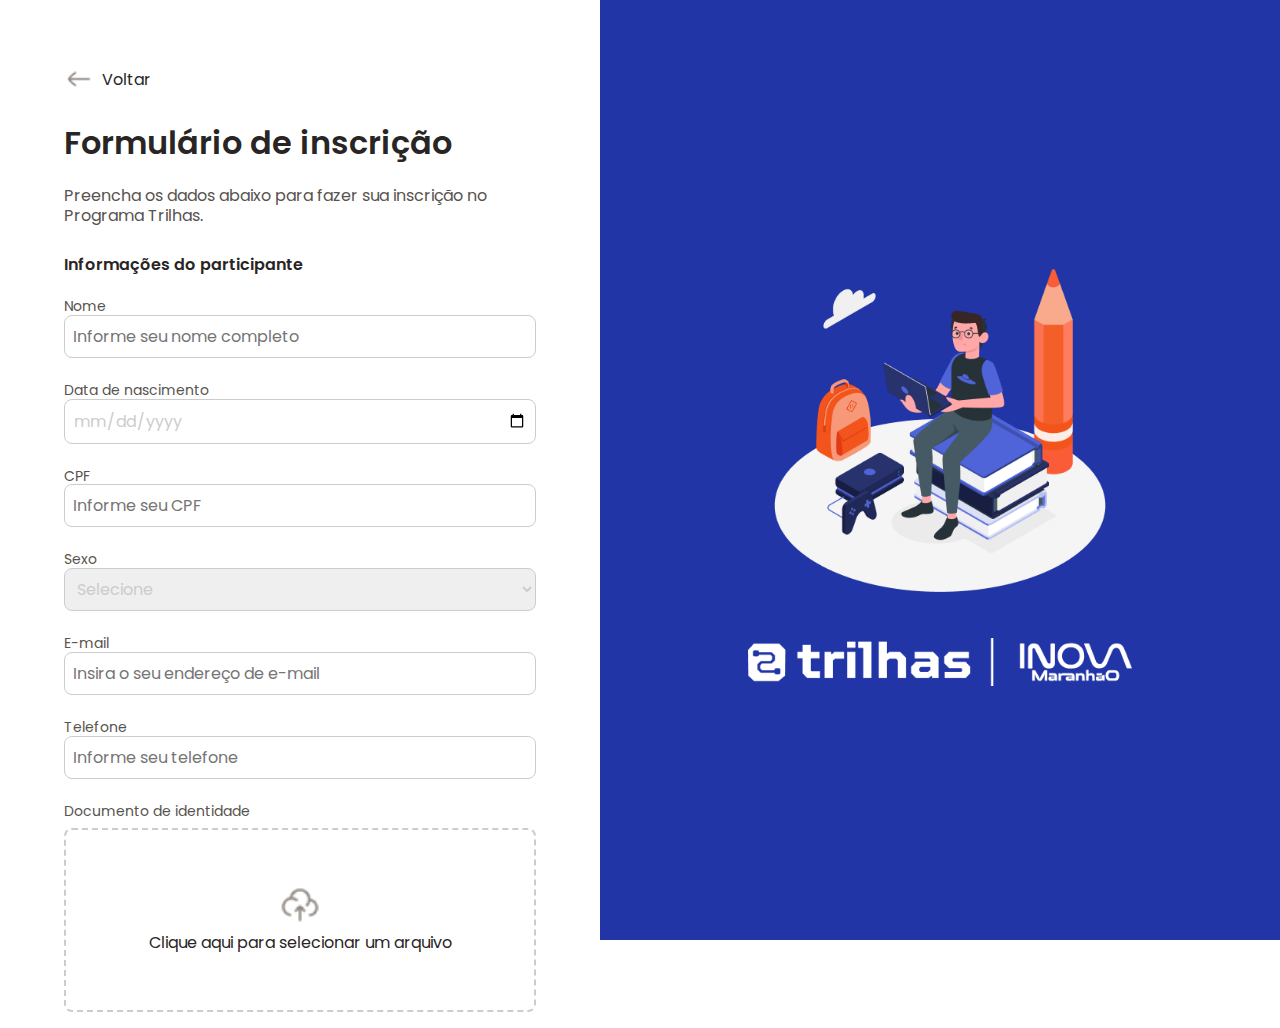
==== desafio2/index.html @ 565c4558 "Estilizando página de inscrição" ====
<html lang="pt-br">
<head>
    <meta charset="UTF-8">
    <meta name="viewport" content="width=device-width, initial-scale=1.0">
    <link rel="stylesheet" href="style.css">
    <title>Programa de Inovação</title>
</head>
<body>
    <header>
        
    </header>

    <section class="principal">
        
        <section class="formulario">
            
            <a href="" class="btn_voltar">
                <img src="img/icones/arrow-left-02.png" alt="Ícone de voltar"> Voltar
            </a>

            <div class="conteudo_formulario">
                <div class="titulo_orientacao">
                    <h1>Formulário de inscrição</h1>
                    <h3>Preencha os dados abaixo para fazer sua inscrição no Programa Trilhas.</h3>
                </div>
                

                <form method="get" action="">
                    <div class="info_participantes">
                        <h2>Informações do participante</h2>
                        <div>
                            <p>Nome</p>
                            <input type="text" name="nome" placeholder="Informe seu nome completo">
                        </div>

                        <div>
                            <p>Data de nascimento</p>
                            <input type="date" name="nascimento" placeholder="Informe sua data de nascimento">
                        </div>
                        
                        <div>
                            <p>CPF</p>
                            <input type="number" name="cpf" placeholder="Informe seu CPF">
                        </div>
                        
                        <div>
                            <p>Sexo</p>
                            <select name="sexo">
                                <option value="" disabled selected>Selecione</option>
                                <option value="feminino">Feminino</option>
                                <option value="masculino">Masculino</option>
                            </select>
                        </div>
                        
                        <div>
                            <p>E-mail</p>
                            <input type="email" name="email" placeholder="Insira o seu endereço de e-mail">
                        </div>
                        
                        <div>
                            <p>Telefone</p>
                            <input type="tel" name="telefone" placeholder="Informe seu telefone">
                        </div>
                        
                        <div class="inserir_doc">
                            <p>Documento de identidade</p>
                            <label for="doc_identidade">
                                <img src="img/icones/cloud-upload.png" al="icone de upload">
                                <span>Clique aqui para selecionar um arquivo</span>
                            </label>
                            <input type="file" id="doc_identidade" name="doc_identidade"></p>
                        </div>
                    </div>
                
                    <div class="info_endereco">
                        <h2>Endereço residencial</h2>

                        <div>
                            <p>CEP</p>
                            <input type="text" name="cep" placeholder="Informe seu CEP">
                        </div>

                        <div><p>Rua</p>
                            <input type="text" name="rua" placeholder="Informe o nome da sua rua">
                        </div>
                        
                        <div><p>Número</p>
                            <input type="text" name="numero_casa" placeholder="Informe o n° da sua residência">
                        </div>
                        
                        <div><p>Cidade</p>
                            <input type="text" name="cidade" placeholder="Informe sua cidade">
                        </div>
                        
                        <div><p>Estado</p>
                            <input type="text" name="uf" placeholder="Informe seu estado">
                        </div>

                        <div class="inserir_doc">
                            <p>Comprovante de residência</p>
                            <label for="comp_residencia">
                                <img src="img/icones/cloud-upload.png" al="icone de upload">
                                <span>Clique aqui para selecionar um arquivo</span>
                            </label>
                            <input type="file" id="comp_residencia" name="comp_residencia"></p>
                        </div>
                    </div>

                    <div class="selecao_trilha">
                        
                        <div>
                            <h2>Trilhas de aprendizagem</h2>
                            <p>Selecione apenas uma trilha</p>
                        </div>
                        
                        <div class="trilhas">
                            <label class="trilha">
                                <input type="radio" name="trilha" value="trilha1">      
                                <img src="img/icones/front-end.png" alt="icone trilha de Front-end">
                                <span>Programação Front-end</span>
                            </label>

                            <label class="trilha">
                                <input type="radio" name="trilha" value="trilha2">       
                                <img src="img/icones/back-end.png" alt="icone trilha de Back-end">
                                <span>Programação Back-end</span>
                            </label>

                            <label class="trilha">
                                <input type="radio" name="trilha" value="trilha3">       
                                <img src="img/icones/jogos.png" alt="icone trilha de Jogos">
                                <span>Programação de Jogos</span>
                            </label>

                            <label class="trilha">
                                <input type="radio" name="trilha" value="trilha4">       
                                <img src="img/icones/ux.png" alt="icone trilha de Design">
                                <span>Design e Experiência</span>
                            </label>

                            <label class="trilha">
                                <input type="radio" name="trilha" value="trilha5">       
                                <img src="img/icones/dados.png" alt="icone trilha de Ciência de Dados">
                                <span>Ciência de Dados</span>
                            </label>
                        </div>
                    </div>


                    <p><input class="concordo_termos" type="checkbox" name="concordancia_termos_politica">Declaro que li e concordo com os <a href=""><span>Termos e Condições</span></a> e com a <a href=""><span>Política de Privacidade</span></a>.</p>
                        
                    <div class="botoes_form">
                        <input class="btn_cancelar" type="reset" name="botao_cancelar" value="Cancelar">
                        <input class="btn_enviar" type="submit" name="botao_enviar" value="Enviar">
                    </div>
                </form>
            </div>
            
        </section>

        <section class="imagens_laterais">
            <img src="img/Ilustration.png" alt="Imagem vetorial de um homem sentado em cima de três livros, segurando um notebook e icones de mochila e video game ao lado">
            <img src="img/logo_inova.png" alt="logo do programa trilhas e inova maranhão">
        </section>

    </section>
</body>
</html>
---- desafio2/style.css ----
@import url('https://fonts.googleapis.com/css2?family=Poppins:ital,wght@0,100;0,200;0,300;0,400;0,500;0,600;0,700;0,800;0,900;1,100;1,200;1,300;1,400;1,500;1,600;1,700;1,800;1,900&display=swap');

* {
    margin: 0;
    padding: 0;
    font-family: "Poppins", sans-serif;
    font-weight: 0;
    color: #292524;
}

h1 {
    font-family: "Poppins", sans-serif;
    font-size: 32px;
    font-weight: 600;
    line-height: 120%;
    margin-top: 30px;
}

h2 {
    font-family: "Poppins", sans-serif;
    font-size: 16px;
    font-weight: 600;
    line-height: 120%;
}
 
h3 {
    font-family: "Poppins", sans-serif;
    font-size: 16px;
    font-weight: 400;
    line-height: 120%;
    color: #57534E;
}

p {
    font-family: "Poppins", sans-serif;
    font-size: 14px;
    font-weight: 400;
    line-height: 120%;
    color: #57534E;
}

.principal {
    display: flex;
    
}

.formulario {
    flex: 1; /* Ocupará todo o espaço disponível à esquerda */
    padding: 64px;
    overflow-y: auto; /* Adiciona rolagem caso o formulário seja longo */
    height: 100vh; /* Garante que a rolagem funcione corretamente */
    background-color: #FFFFFF;
}

.conteudo_formulario {
    display: flex;
    flex-direction: column; /* Garante que os elementos fiquem em coluna */
}

/*espaçamento entre os elementos das divs*/
.titulo_orientacao, .info_participantes, .info_endereco {
    display: flex;
    flex-direction: column;
    gap: 24px;
}

.info_participantes {
    margin-top: 30px;
}

.imagens_laterais {
    background-color: #2135a6;
    width: 50%; /* Define um tamanho fixo para a lateral */
    display: flex;
    flex-direction: column;
    justify-content: center;
    align-items: center;
    padding: 20px;
    position: sticky;
    right: 0;
    top: 0;
    height: 100vh; /* Mantém o tamanho fixo e impede rolagem */
}


/**/

.imagens_laterais img {
    width: 60%;
    max-width: 90%;

    margin-bottom: 10px;
}

form {
    display: flex;
    flex-direction: column;
    gap: 50px;
}

.botoes_form {
    display: flex;
    gap: 10px;
    justify-content: flex-end;
}

input:not(.concordo_termos, .btn_cancelar, .btn_enviar), select {
    width: 100%;
    padding: 8px;
    border-radius: 8px;
    border: 1px solid #ccc;
    font-size: 16px;
    color: #ccc;   
}

select {
    cursor: pointer;
}

.btn_voltar {
    display: flex;
    background: none;
    border: none;
    cursor: pointer;
    align-items: center;
    gap: 8px;
    text-decoration: none;
}

.btn_voltar img {
    width: 30px;
    height: auto;
}

.inserir_doc {
    display: flex;
    flex-direction: column;
    gap: 8px;
}

.inserir_doc input {
    display: none;
}

.inserir_doc label {
    display: flex;
    flex-direction: column;
    align-items: center;
    gap: 5px;
    padding: 10px;
    border: 2px dashed #ccc;
    border-radius: 8px;
    cursor: pointer;
    text-align: center;
    justify-content: center;
    height: 160px;
}

.inserir_doc label:hover {
    background-color: #e0e0e0;
}

.inserir_doc img {
    width: 40px;
    height: auto;
}

.selecao_trilha {
    display: flex;
    flex-direction: column;
    gap: 16px;
}

.trilhas {
    display: grid;
    grid-template-columns: repeat(2, 1fr);
    gap: 24px;
}

.trilha {
    display: flex;
    flex-direction: column;
    align-items: center;
    gap: 8px;
    padding: 20px;
    border-radius: 8px;
    border: 2px solid #D6D3D1;
    cursor: pointer;
    transition: 0.3s;
}

.trilha input {
    display: none;
}

.trilha img {
    width: 40px;
    height: 40px;
}

.trilha span {
    font-size: 16px;
    font-weight: 500;
}

.trilha input:checked + img,
.trilha input:checked + span {
    border-color: #2135a6;
    color: #2135a6;
}

.trilha input:checked + img {
    transform: scale(1.4);
}

/* Muda a borda e troca o ícone quando selecionado */
.trilha input:checked + .icone {
    content: url("icone_selecionado.png"); /* Ícone muda ao selecionar */
}

p span {
    font-size: 16px;
    font-weight: 500;
    color: #E43A12;
}

p a {
    text-decoration: none;
}
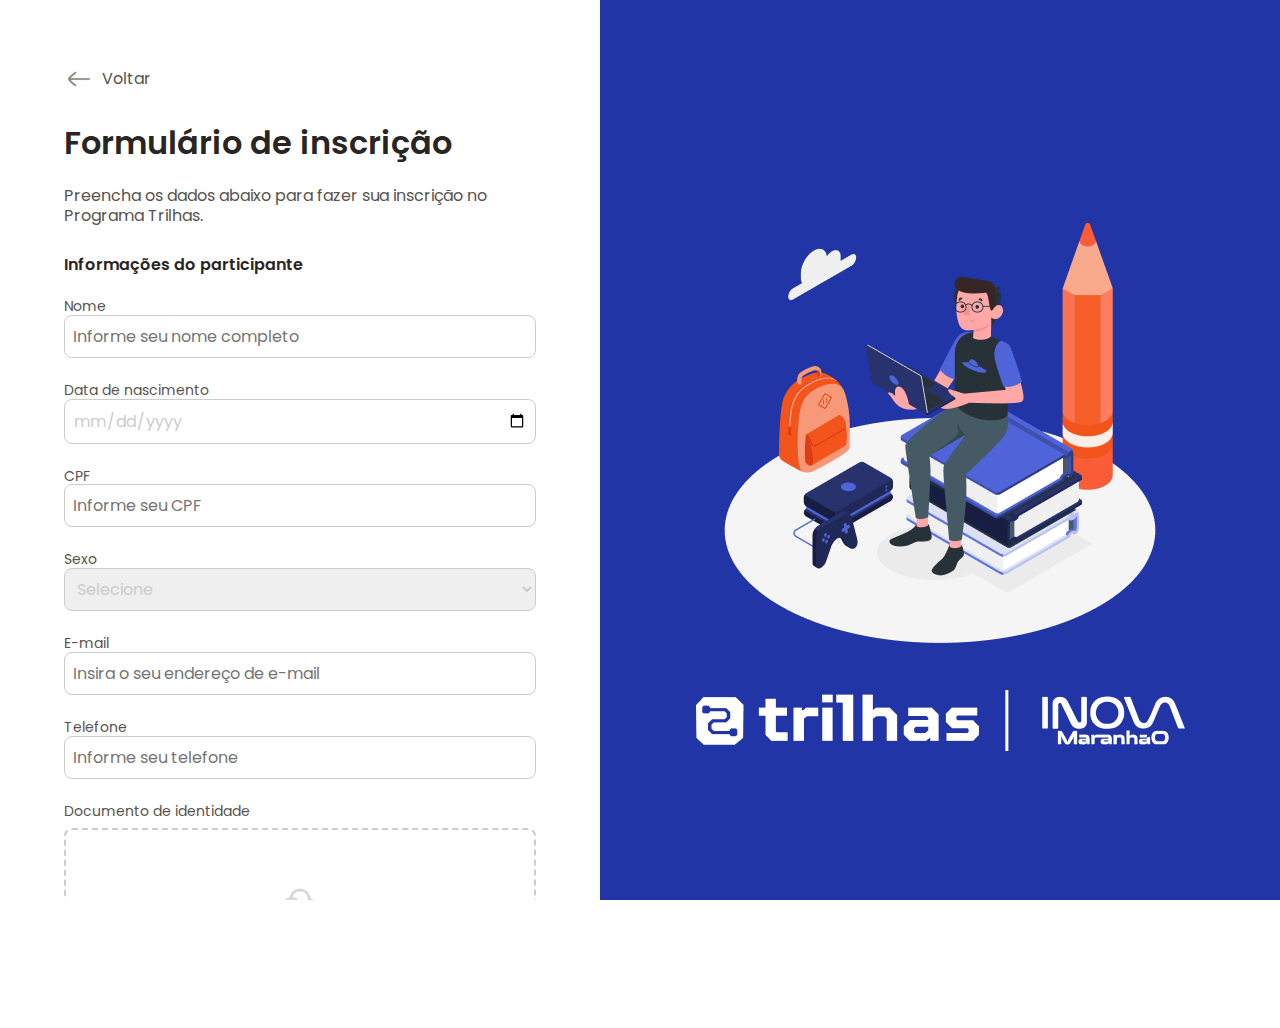
==== commit a3ec8094: "Finalizando projeto: HTML e CSS" ====
--- a/desafio2/index.html
+++ b/desafio2/index.html
@@ -15,7 +15,7 @@
         <section class="formulario">
             
             <a href="" class="btn_voltar">
-                <img src="img/icones/arrow-left-02.png" alt="Ícone de voltar"> Voltar
+                <img src="img/icones/arrow-left-02.png" alt="Ícone de voltar"> <p>Voltar</p>
             </a>
 
             <div class="conteudo_formulario">
@@ -116,30 +116,35 @@
                         <div class="trilhas">
                             <label class="trilha">
                                 <input type="radio" name="trilha" value="trilha1">      
+                                <img class="icone_radio" src="img/icones/circle.png" alt="icone de seleção">
                                 <img src="img/icones/front-end.png" alt="icone trilha de Front-end">
                                 <span>Programação Front-end</span>
                             </label>
 
                             <label class="trilha">
                                 <input type="radio" name="trilha" value="trilha2">       
+                                <img class="icone_radio" src="img/icones/circle.png" alt="icone de seleção">
                                 <img src="img/icones/back-end.png" alt="icone trilha de Back-end">
                                 <span>Programação Back-end</span>
                             </label>
 
                             <label class="trilha">
                                 <input type="radio" name="trilha" value="trilha3">       
+                                <img class="icone_radio" src="img/icones/circle.png" alt="icone de seleção">
                                 <img src="img/icones/jogos.png" alt="icone trilha de Jogos">
                                 <span>Programação de Jogos</span>
                             </label>
 
                             <label class="trilha">
                                 <input type="radio" name="trilha" value="trilha4">       
+                                <img class="icone_radio" src="img/icones/circle.png" alt="icone de seleção">
                                 <img src="img/icones/ux.png" alt="icone trilha de Design">
                                 <span>Design e Experiência</span>
                             </label>
 
                             <label class="trilha">
                                 <input type="radio" name="trilha" value="trilha5">       
+                                <img class="icone_radio" src="img/icones/circle.png" alt="icone de seleção">
                                 <img src="img/icones/dados.png" alt="icone trilha de Ciência de Dados">
                                 <span>Ciência de Dados</span>
                             </label>
@@ -151,7 +156,7 @@
                         
                     <div class="botoes_form">
                         <input class="btn_cancelar" type="reset" name="botao_cancelar" value="Cancelar">
-                        <input class="btn_enviar" type="submit" name="botao_enviar" value="Enviar">
+                        <input class="btn_enviar" type="submit" name="botao_enviar" value="Fazer inscrição">
                     </div>
                 </form>
             </div>
--- a/desafio2/style.css
+++ b/desafio2/style.css
@@ -8,6 +8,13 @@
     color: #292524;
 }
 
+html, body {
+    margin: 0;
+    padding: 0;
+    overflow-x: hidden;
+    height: 100%;
+}
+
 h1 {
     font-family: "Poppins", sans-serif;
     font-size: 32px;
@@ -37,6 +44,16 @@
     font-weight: 400;
     line-height: 120%;
     color: #57534E;
+}
+
+p span {
+    font-size: 16px;
+    font-weight: 500;
+    color: #E43A12;
+}
+
+p a {
+    text-decoration: none;
 }
 
 .principal {
@@ -80,16 +97,14 @@
     right: 0;
     top: 0;
     height: 100vh; /* Mantém o tamanho fixo e impede rolagem */
-}
-
-
-/**/
+    overflow: hidden;
+}
 
 .imagens_laterais img {
-    width: 60%;
-    max-width: 90%;
-
-    margin-bottom: 10px;
+    max-width: 100%;
+    max-height: 100%;
+    object-fit: contain;
+    
 }
 
 form {
@@ -117,6 +132,24 @@
     cursor: pointer;
 }
 
+.btn_cancelar {
+    background-color: #ffffff;
+    gap: 8px;
+    padding: 12px 24px 12px 24px;
+    border-radius: 8px ;
+    border: 1px solid #E43A12;
+    color: #E43A12;
+}
+
+.btn_enviar{
+    background-color: #E43A12;
+    gap: 8px;
+    padding: 12px 24px 12px 24px;
+    border: 1px solid #e43a12;
+    border-radius: 8px;
+    color: #FFFFFF;
+}
+
 .btn_voltar {
     display: flex;
     background: none;
@@ -125,6 +158,11 @@
     align-items: center;
     gap: 8px;
     text-decoration: none;
+}
+
+.btn_voltar p {
+    font-size: 16px;
+    color: #57534E;
 }
 
 .btn_voltar img {
@@ -182,16 +220,13 @@
     flex-direction: column;
     align-items: center;
     gap: 8px;
-    padding: 20px;
+    padding: 10px;
     border-radius: 8px;
     border: 2px solid #D6D3D1;
     cursor: pointer;
     transition: 0.3s;
 }
 
-.trilha input {
-    display: none;
-}
 
 .trilha img {
     width: 40px;
@@ -203,27 +238,31 @@
     font-weight: 500;
 }
 
-.trilha input:checked + img,
-.trilha input:checked + span {
-    border-color: #2135a6;
-    color: #2135a6;
-}
-
-.trilha input:checked + img {
-    transform: scale(1.4);
-}
-
-/* Muda a borda e troca o ícone quando selecionado */
-.trilha input:checked + .icone {
-    content: url("icone_selecionado.png"); /* Ícone muda ao selecionar */
-}
-
-p span {
-    font-size: 16px;
-    font-weight: 500;
-    color: #E43A12;
-}
-
-p a {
-    text-decoration: none;
-}+/* esconder o icone de seleção */
+.trilha input {
+    display: none;
+}
+
+.icone_radio {
+    margin-right: 80%;
+    justify-content: left;
+    width: 24px;
+    height: 24px;
+}
+
+/* icone representando a trilha */
+.icone_trilha {
+    width: 40px;
+    height: 40px;
+}
+
+/* muda o ícone da bolinha quando a trilha for selecionada*/
+.trilha input:checked + .icone_radio {
+    content: url("img/icones/checkmark-circle-01.png");
+}
+
+/* muda a borda da label */
+.trilha:has(input:checked) {
+    border: 2px solid #E43A12; /* Cor da borda ao ser selecionado */
+}
+
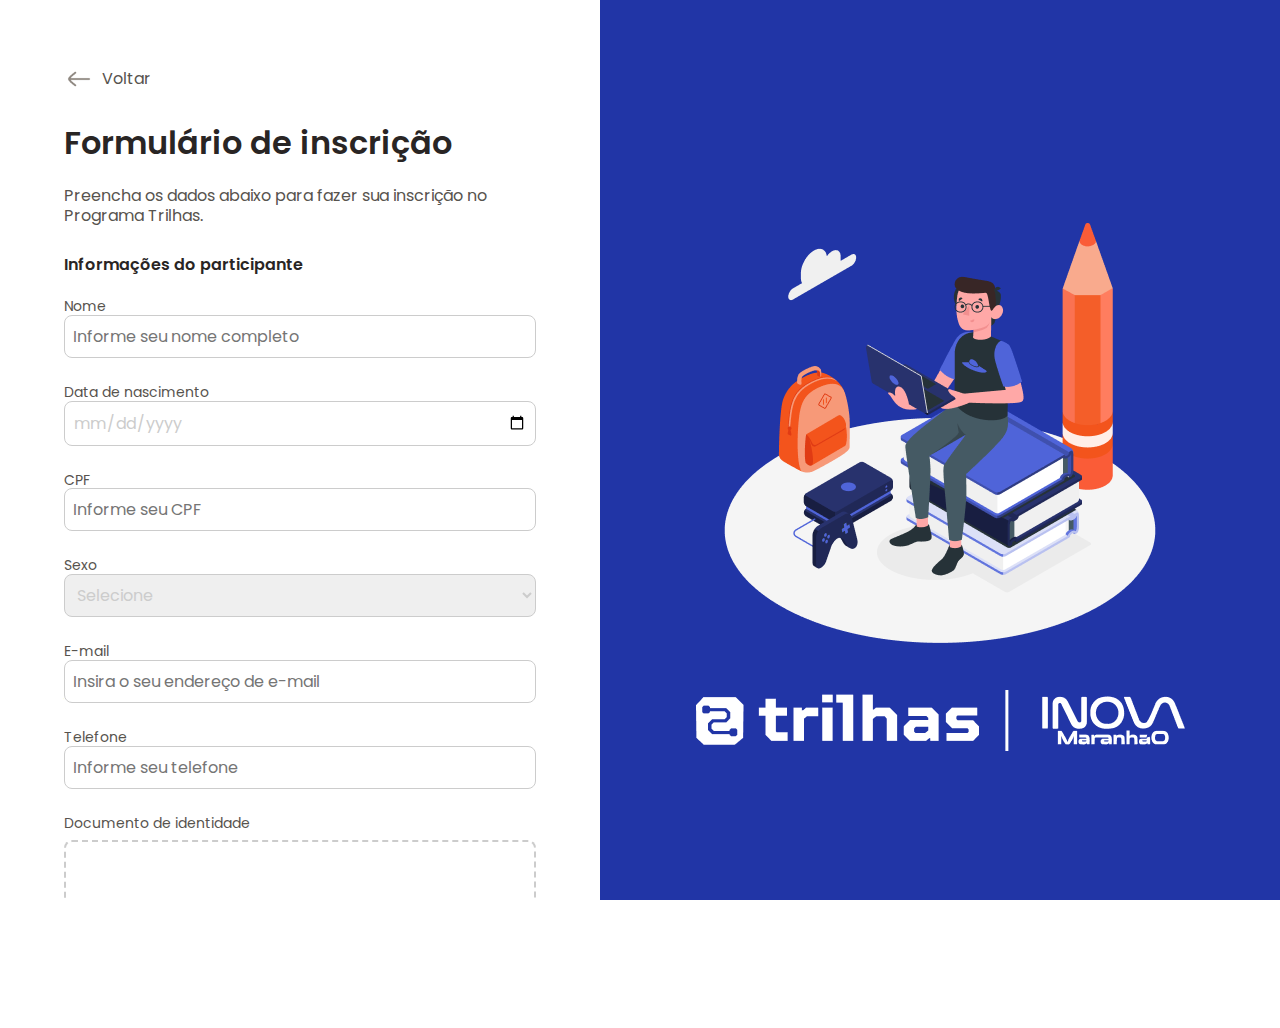
==== commit acf624f3: "Realizando verificação de canpos vazios + Adicionando mensagem de erro para campos vazios" ====
--- a/desafio2/index.html
+++ b/desafio2/index.html
@@ -25,41 +25,47 @@
                 </div>
                 
 
-                <form method="get" action="">
+                <form method="get" action="" id="form-inscricao" novalidate>
                     <div class="info_participantes">
                         <h2>Informações do participante</h2>
                         <div>
                             <p>Nome</p>
-                            <input type="text" name="nome" placeholder="Informe seu nome completo">
+                            <input type="text" id="nome" name="nome" placeholder="Informe seu nome completo">
+                            <span id="erro-nome" class="erro"></span>
                         </div>
 
                         <div>
                             <p>Data de nascimento</p>
-                            <input type="date" name="nascimento" placeholder="Informe sua data de nascimento">
+                            <input type="date" id="data_nasc" name="nascimento" placeholder="Informe sua data de nascimento">
+                            <span id="erro-data_nasc" class="erro"></span>
                         </div>
                         
                         <div>
                             <p>CPF</p>
-                            <input type="number" name="cpf" placeholder="Informe seu CPF">
+                            <input type="number" id="cpf" name="cpf" placeholder="Informe seu CPF">
+                            <span id="erro-cpf" class="erro"></span>
                         </div>
                         
                         <div>
                             <p>Sexo</p>
-                            <select name="sexo">
+                            <select name="sexo" id="sexo">
                                 <option value="" disabled selected>Selecione</option>
                                 <option value="feminino">Feminino</option>
                                 <option value="masculino">Masculino</option>
                             </select>
+                            <span id="erro-sexo" class="erro"></span>
                         </div>
                         
                         <div>
                             <p>E-mail</p>
-                            <input type="email" name="email" placeholder="Insira o seu endereço de e-mail">
+                            <input type="email" id="email" name="email" placeholder="Insira o seu endereço de e-mail">
+                            <span id="erro-email" class="erro"></span>
                         </div>
                         
                         <div>
                             <p>Telefone</p>
-                            <input type="tel" name="telefone" placeholder="Informe seu telefone">
+                            <input type="tel" id="telefone" name="telefone" placeholder="Informe seu telefone">
+                            <span id="erro-telefone" class="erro"></span>
                         </div>
                         
                         <div class="inserir_doc">
@@ -77,23 +83,28 @@
 
                         <div>
                             <p>CEP</p>
-                            <input type="text" name="cep" placeholder="Informe seu CEP">
+                            <input type="text" id="cep" name="cep" placeholder="Informe seu CEP">
+                            <span id="erro-cep" class="erro"></span>
                         </div>
 
                         <div><p>Rua</p>
-                            <input type="text" name="rua" placeholder="Informe o nome da sua rua">
+                            <input type="text" id="rua" name="rua" placeholder="Informe o nome da sua rua">
+                            <span id="erro-rua" class="erro"></span>
                         </div>
                         
                         <div><p>Número</p>
-                            <input type="text" name="numero_casa" placeholder="Informe o n° da sua residência">
+                            <input type="text" id="numero_casa" name="numero_casa" placeholder="Informe o n° da sua residência">
+                            <span id="erro-numero_casa" class="erro"></span>
                         </div>
                         
                         <div><p>Cidade</p>
-                            <input type="text" name="cidade" placeholder="Informe sua cidade">
+                            <input type="text" id="cidade" name="cidade" placeholder="Informe sua cidade">
+                            <span id="erro-cidade" class="erro"></span>
                         </div>
                         
                         <div><p>Estado</p>
-                            <input type="text" name="uf" placeholder="Informe seu estado">
+                            <input type="text" id="estado" name="uf" placeholder="Informe seu estado">
+                            <span id="erro-estado" class="erro"></span>
                         </div>
 
                         <div class="inserir_doc">
@@ -148,13 +159,30 @@
                                 <img src="img/icones/dados.png" alt="icone trilha de Ciência de Dados">
                                 <span>Ciência de Dados</span>
                             </label>
-                        </div>
-                    </div>
-
+                            <span id="erro-trilha" class="erro"></span>
+
+                        </div>
+                    </div>
+
+                    <div class="form-campos-login">
+                        <div>
+                            <p>ID do usuário</p>
+                            <input type="text" id="userId" name="userId" required>
+                            <span id="erro-userId" class="erro"></span>
+                        </div>
+
+                        <div>
+                            <p>Senha</p>
+                            <input type="password" id="senha" name="senha" required>
+                            <span id="erro-senha" class="erro"></span>
+                        </div>
+                      
+                    </div>
 
                     <p><input class="concordo_termos" type="checkbox" name="concordancia_termos_politica">Declaro que li e concordo com os <a href=""><span>Termos e Condições</span></a> e com a <a href=""><span>Política de Privacidade</span></a>.</p>
                         
                     <div class="botoes_form">
+                        <button id="btn_salvar" type="">Salvar Inscrição</button>
                         <input class="btn_cancelar" type="reset" name="botao_cancelar" value="Cancelar">
                         <input class="btn_enviar" type="submit" name="botao_enviar" value="Fazer inscrição">
                     </div>
@@ -169,5 +197,7 @@
         </section>
 
     </section>
+
+    <script src="js/app.js"></script>
 </body>
 </html>--- a/desafio2/style.css
+++ b/desafio2/style.css
@@ -266,3 +266,10 @@
     border: 2px solid #E43A12; /* Cor da borda ao ser selecionado */
 }
 
+.erro {
+    color: red;
+    font-size: 0.85rem;
+    display: block;
+    margin-top: 2px;
+  }
+  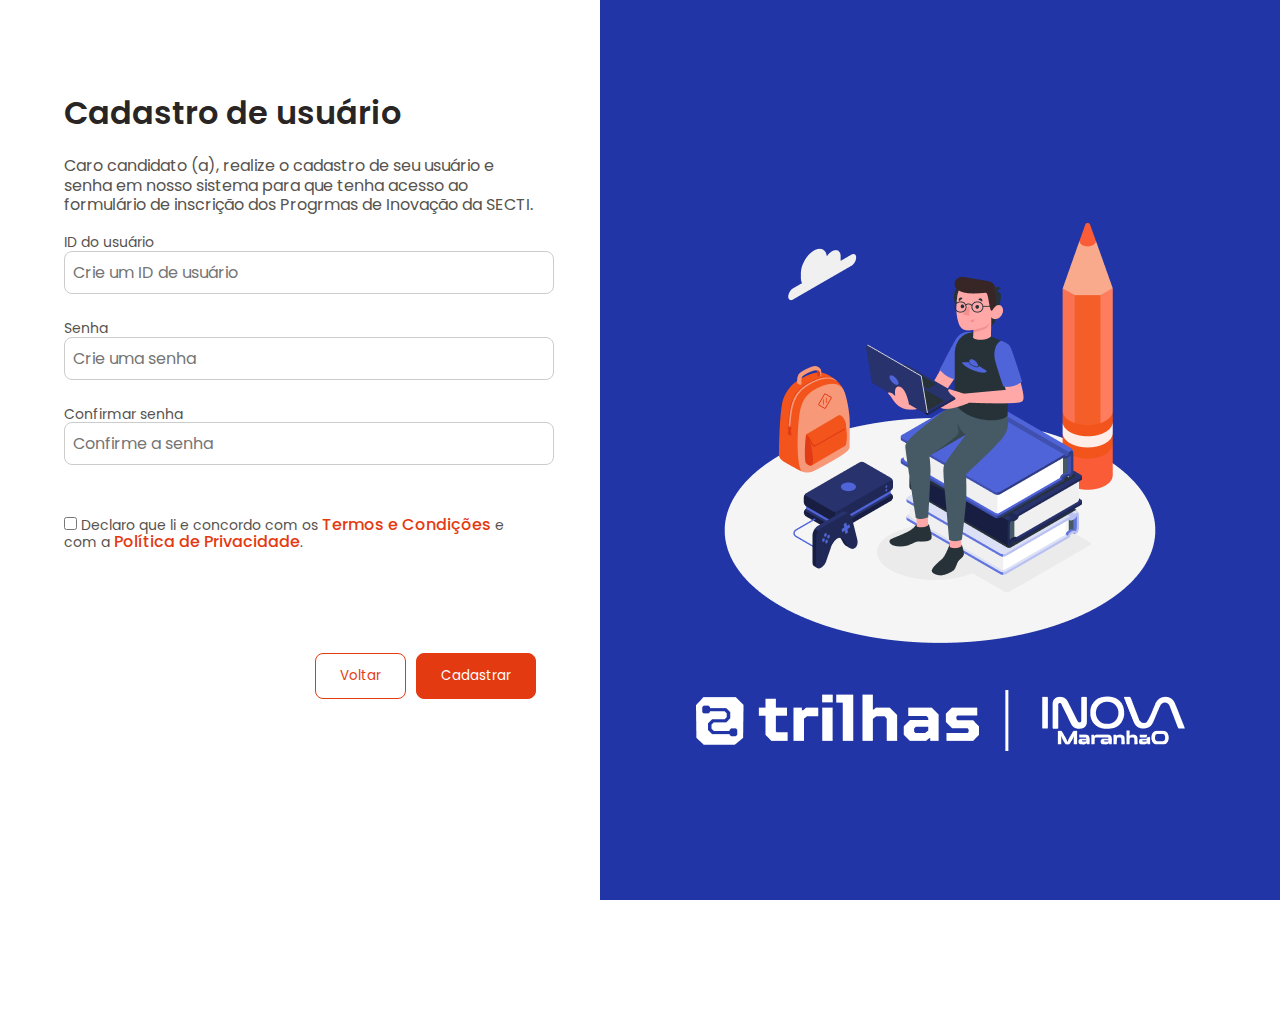
==== commit edade593: "Criação da tela de login e organização de arquivos html e js" ====
--- a/desafio2/index.html
+++ b/desafio2/index.html
@@ -1,9 +1,11 @@
+
+<!DOCTYPE html>
 <html lang="pt-br">
 <head>
     <meta charset="UTF-8">
     <meta name="viewport" content="width=device-width, initial-scale=1.0">
     <link rel="stylesheet" href="style.css">
-    <title>Programa de Inovação</title>
+    <title>Programas de Inovação - Página de Cadastro</title>
 </head>
 <body>
     <header>
@@ -11,193 +13,57 @@
     </header>
 
     <section class="principal">
-        
+
         <section class="formulario">
-            
-            <a href="" class="btn_voltar">
-                <img src="img/icones/arrow-left-02.png" alt="Ícone de voltar"> <p>Voltar</p>
-            </a>
 
             <div class="conteudo_formulario">
                 <div class="titulo_orientacao">
-                    <h1>Formulário de inscrição</h1>
-                    <h3>Preencha os dados abaixo para fazer sua inscrição no Programa Trilhas.</h3>
+                    <h1>Cadastro de usuário</h1>
+                    <h3>Caro candidato (a), realize o cadastro de seu usuário e senha em nosso sistema para que tenha acesso ao formulário de inscrição dos Progrmas de Inovação da SECTI.</h3>
                 </div>
-                
 
-                <form method="get" action="" id="form-inscricao" novalidate>
-                    <div class="info_participantes">
-                        <h2>Informações do participante</h2>
-                        <div>
-                            <p>Nome</p>
-                            <input type="text" id="nome" name="nome" placeholder="Informe seu nome completo">
-                            <span id="erro-nome" class="erro"></span>
-                        </div>
-
-                        <div>
-                            <p>Data de nascimento</p>
-                            <input type="date" id="data_nasc" name="nascimento" placeholder="Informe sua data de nascimento">
-                            <span id="erro-data_nasc" class="erro"></span>
-                        </div>
-                        
-                        <div>
-                            <p>CPF</p>
-                            <input type="number" id="cpf" name="cpf" placeholder="Informe seu CPF">
-                            <span id="erro-cpf" class="erro"></span>
-                        </div>
-                        
-                        <div>
-                            <p>Sexo</p>
-                            <select name="sexo" id="sexo">
-                                <option value="" disabled selected>Selecione</option>
-                                <option value="feminino">Feminino</option>
-                                <option value="masculino">Masculino</option>
-                            </select>
-                            <span id="erro-sexo" class="erro"></span>
-                        </div>
-                        
-                        <div>
-                            <p>E-mail</p>
-                            <input type="email" id="email" name="email" placeholder="Insira o seu endereço de e-mail">
-                            <span id="erro-email" class="erro"></span>
-                        </div>
-                        
-                        <div>
-                            <p>Telefone</p>
-                            <input type="tel" id="telefone" name="telefone" placeholder="Informe seu telefone">
-                            <span id="erro-telefone" class="erro"></span>
-                        </div>
-                        
-                        <div class="inserir_doc">
-                            <p>Documento de identidade</p>
-                            <label for="doc_identidade">
-                                <img src="img/icones/cloud-upload.png" al="icone de upload">
-                                <span>Clique aqui para selecionar um arquivo</span>
-                            </label>
-                            <input type="file" id="doc_identidade" name="doc_identidade"></p>
-                        </div>
-                    </div>
-                
-                    <div class="info_endereco">
-                        <h2>Endereço residencial</h2>
-
-                        <div>
-                            <p>CEP</p>
-                            <input type="text" id="cep" name="cep" placeholder="Informe seu CEP">
-                            <span id="erro-cep" class="erro"></span>
-                        </div>
-
-                        <div><p>Rua</p>
-                            <input type="text" id="rua" name="rua" placeholder="Informe o nome da sua rua">
-                            <span id="erro-rua" class="erro"></span>
-                        </div>
-                        
-                        <div><p>Número</p>
-                            <input type="text" id="numero_casa" name="numero_casa" placeholder="Informe o n° da sua residência">
-                            <span id="erro-numero_casa" class="erro"></span>
-                        </div>
-                        
-                        <div><p>Cidade</p>
-                            <input type="text" id="cidade" name="cidade" placeholder="Informe sua cidade">
-                            <span id="erro-cidade" class="erro"></span>
-                        </div>
-                        
-                        <div><p>Estado</p>
-                            <input type="text" id="estado" name="uf" placeholder="Informe seu estado">
-                            <span id="erro-estado" class="erro"></span>
-                        </div>
-
-                        <div class="inserir_doc">
-                            <p>Comprovante de residência</p>
-                            <label for="comp_residencia">
-                                <img src="img/icones/cloud-upload.png" al="icone de upload">
-                                <span>Clique aqui para selecionar um arquivo</span>
-                            </label>
-                            <input type="file" id="comp_residencia" name="comp_residencia"></p>
-                        </div>
-                    </div>
-
-                    <div class="selecao_trilha">
-                        
-                        <div>
-                            <h2>Trilhas de aprendizagem</h2>
-                            <p>Selecione apenas uma trilha</p>
-                        </div>
-                        
-                        <div class="trilhas">
-                            <label class="trilha">
-                                <input type="radio" name="trilha" value="trilha1">      
-                                <img class="icone_radio" src="img/icones/circle.png" alt="icone de seleção">
-                                <img src="img/icones/front-end.png" alt="icone trilha de Front-end">
-                                <span>Programação Front-end</span>
-                            </label>
-
-                            <label class="trilha">
-                                <input type="radio" name="trilha" value="trilha2">       
-                                <img class="icone_radio" src="img/icones/circle.png" alt="icone de seleção">
-                                <img src="img/icones/back-end.png" alt="icone trilha de Back-end">
-                                <span>Programação Back-end</span>
-                            </label>
-
-                            <label class="trilha">
-                                <input type="radio" name="trilha" value="trilha3">       
-                                <img class="icone_radio" src="img/icones/circle.png" alt="icone de seleção">
-                                <img src="img/icones/jogos.png" alt="icone trilha de Jogos">
-                                <span>Programação de Jogos</span>
-                            </label>
-
-                            <label class="trilha">
-                                <input type="radio" name="trilha" value="trilha4">       
-                                <img class="icone_radio" src="img/icones/circle.png" alt="icone de seleção">
-                                <img src="img/icones/ux.png" alt="icone trilha de Design">
-                                <span>Design e Experiência</span>
-                            </label>
-
-                            <label class="trilha">
-                                <input type="radio" name="trilha" value="trilha5">       
-                                <img class="icone_radio" src="img/icones/circle.png" alt="icone de seleção">
-                                <img src="img/icones/dados.png" alt="icone trilha de Ciência de Dados">
-                                <span>Ciência de Dados</span>
-                            </label>
-                            <span id="erro-trilha" class="erro"></span>
-
-                        </div>
-                    </div>
-
+                <form method="post" action="" id="form-cadastro" novalidate>
                     <div class="form-campos-login">
                         <div>
                             <p>ID do usuário</p>
-                            <input type="text" id="userId" name="userId" required>
+                            <input type="text" id="userId" name="userId" placeholder="Crie um ID de usuário" required>
                             <span id="erro-userId" class="erro"></span>
                         </div>
 
                         <div>
                             <p>Senha</p>
-                            <input type="password" id="senha" name="senha" required>
-                            <span id="erro-senha" class="erro"></span>
+                            <input type="password" id="senhaCadastro" name="senhaCadastro" placeholder="Crie uma senha" required>
+                            <span id="erro-senhaCadastro" class="erro"></span>
                         </div>
-                      
+
+                        <div>
+                            <p>Confirmar senha</p>
+                            <input type="password" id="confirmaSenha" name="confirmaSenha" placeholder="Confirme a senha" required>
+                            <span id="erro-confirmaSenha" class="erro"></span>
+                        </div>
                     </div>
 
-                    <p><input class="concordo_termos" type="checkbox" name="concordancia_termos_politica">Declaro que li e concordo com os <a href=""><span>Termos e Condições</span></a> e com a <a href=""><span>Política de Privacidade</span></a>.</p>
-                        
+                    <p>
+                        <input id="concordo_termos" class="concordo_termos" type="checkbox" name="concordancia_termos_politica">
+                        Declaro que li e concordo com os <a href=""><span>Termos e Condições</span></a> e com a <a href=""><span>Política de Privacidade</span></a>.
+                    </p>
+                    <span id="erro-concordo_termos" class="erro"></span>
+
                     <div class="botoes_form">
-                        <button id="btn_salvar" type="">Salvar Inscrição</button>
-                        <input class="btn_cancelar" type="reset" name="botao_cancelar" value="Cancelar">
-                        <input class="btn_enviar" type="submit" name="botao_enviar" value="Fazer inscrição">
+                        <input class="btn_cancelar" type="reset" name="btn_voltar" value="Voltar">
+                        <input class="btn_enviar" type="submit" name="btn_enviar" value="Cadastrar">
                     </div>
                 </form>
             </div>
-            
         </section>
 
         <section class="imagens_laterais">
-            <img src="img/Ilustration.png" alt="Imagem vetorial de um homem sentado em cima de três livros, segurando um notebook e icones de mochila e video game ao lado">
-            <img src="img/logo_inova.png" alt="logo do programa trilhas e inova maranhão">
+            <img src="img/Ilustration.png" alt="Imagem vetorial de um homem sentado em cima de três livros, segurando um notebook e ícones de mochila e vídeo game ao lado">
+            <img src="img/logo_inova.png" alt="Logo do programa Trilhas e Inova Maranhão">
         </section>
 
     </section>
 
-    <script src="js/app.js"></script>
+    <script src="js/index.js"></script>
 </body>
-</html>+</html>
--- a/desafio2/style.css
+++ b/desafio2/style.css
@@ -75,7 +75,7 @@
 }
 
 /*espaçamento entre os elementos das divs*/
-.titulo_orientacao, .info_participantes, .info_endereco {
+.titulo_orientacao, .info_participantes, .info_endereco, .form-campos-login {
     display: flex;
     flex-direction: column;
     gap: 24px;
@@ -132,6 +132,10 @@
     cursor: pointer;
 }
 
+.form-campos-login {
+    margin-top: 20px;
+}
+
 .btn_cancelar {
     background-color: #ffffff;
     gap: 8px;
@@ -267,9 +271,11 @@
 }
 
 .erro {
-    color: red;
-    font-size: 0.85rem;
+    color: #DC2626;
+    font-family: "Poppins", sans-serif;
+    font-weight: 400;
+    font-size: 14px;
     display: block;
     margin-top: 2px;
-  }
+}
   